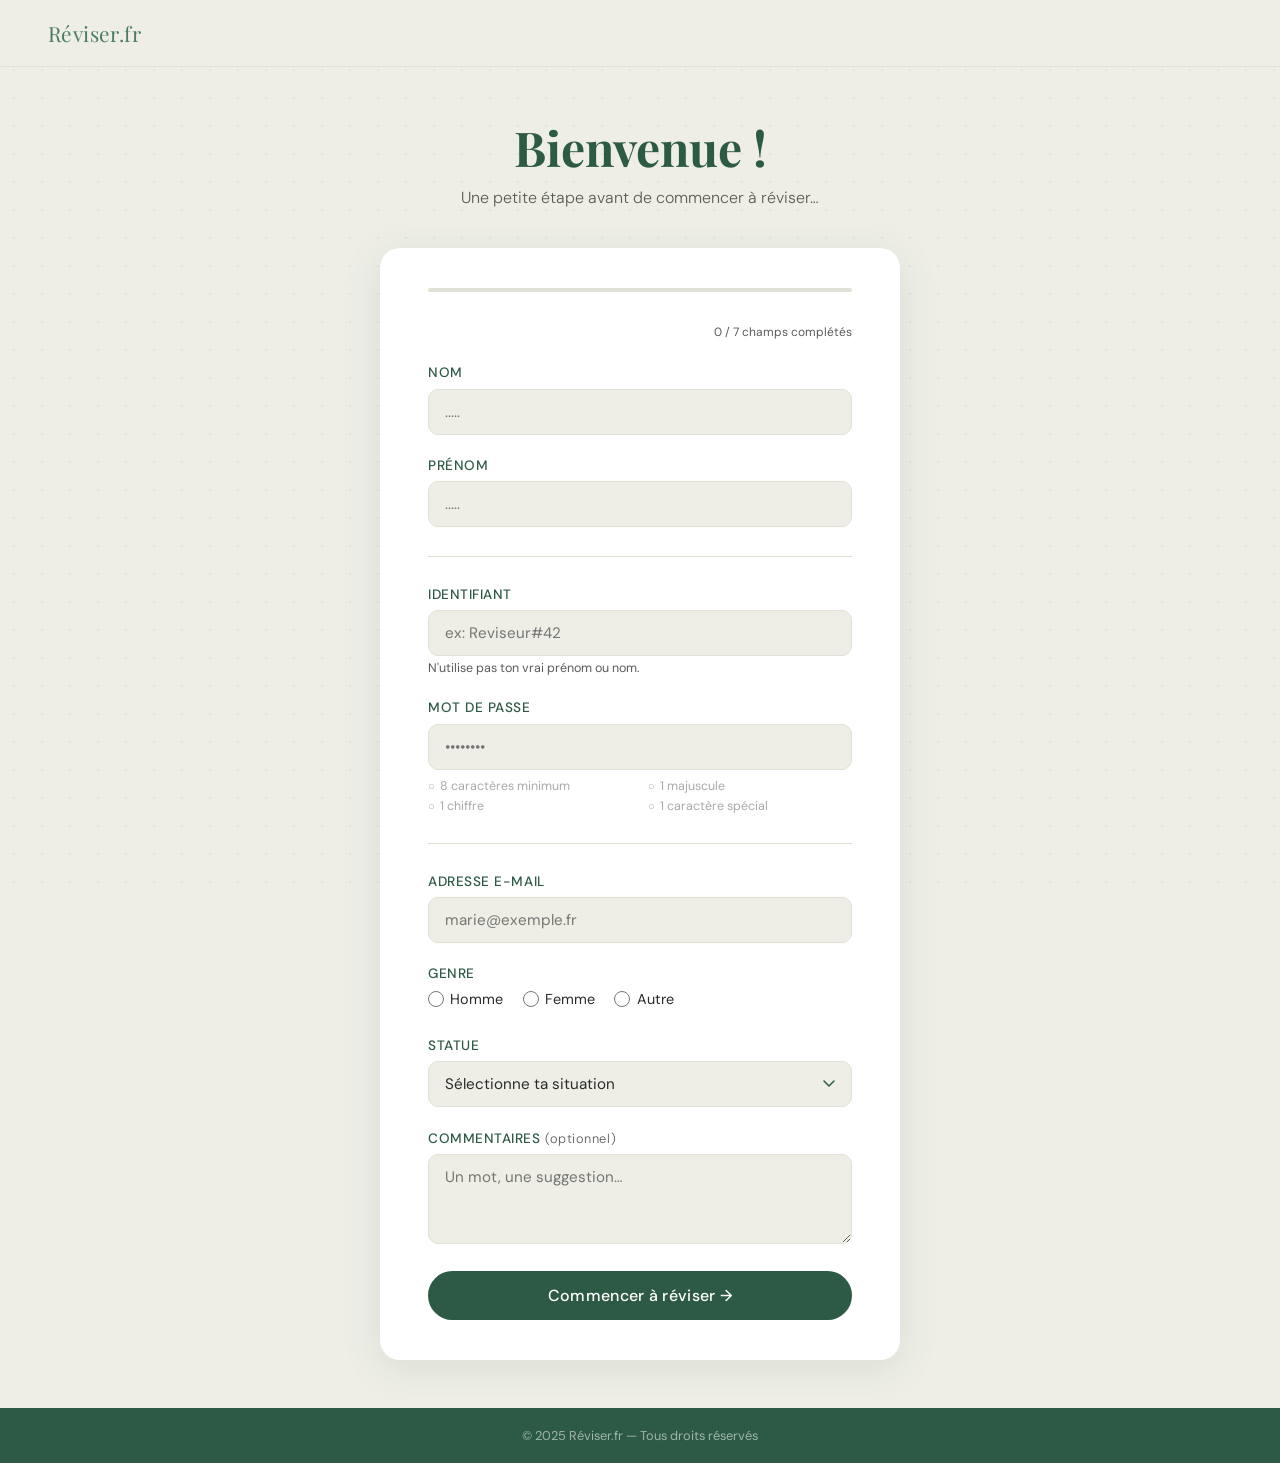
==== index.html @ 16e9e1b7 "renommage index" ====
<!DOCTYPE html>
<html lang="fr">
<head>
    <meta charset="utf-8">
    <meta name="viewport" content="width=device-width, initial-scale=1.0">
    <title>Réviser.fr — Inscription</title>
    <link rel="stylesheet" href="formulaire_css.css">
</head>
<body>

<!-- bandeau en haut+ lien ver site princiaple -->
<nav>
    <a href="page_principale.html" class="nav-logo">Réviser.fr</a>
</nav>

<!-- Site -->
<main>
    <div class="form-header">
        <h1>Bienvenue !</h1>
        <p>Une petite étape avant de commencer à réviser…</p>
    </div>

    <div class="card">

        <!-- BARRE DE PROGRESSION -->
        <div class="progress-bar-wrap">
            <div class="progress-bar-fill" id="progressFill"></div>
        </div>
        <p class="progress-label" id="progressLabel">0 / 7 champs complétés</p>

        <form id="inscriptionForm" action="page_principale.html" method="GET" novalidate>

            <!-- NOM -->
            <div class="field">
                <label for="nom">Nom</label>
                <div class="field-check" id="wrap-nom">
                    <input type="text" id="nom" name="nom" placeholder=".....">
                </div>
                <span class="error-msg" id="err-nom">Ce champ est requis.</span>
            </div>

            <!-- PRÉNOM -->
            <div class="field">
                <label for="prenom">Prénom</label>
                <div class="field-check" id="wrap-prenom">
                    <input type="text" id="prenom" name="prenom" placeholder=".....">
                </div>
                <span class="error-msg" id="err-prenom">Ce champ est requis.</span>
            </div>

            <hr class="divider">

            <!-- IDENTIFIANT -->
            <div class="field">
                <label for="identifiant">Identifiant</label>
                <div class="field-check" id="wrap-identifiant">
                    <input type="text" id="identifiant" name="Identifiant" placeholder="ex: Reviseur#42">
                </div>
                <span class="hint">N'utilise pas ton vrai prénom ou nom.</span>
                <span class="error-msg" id="err-identifiant">L'identifiant ne peut pas être ton prénom ou ton nom.</span>
            </div>

            <!-- MOT DE PASSE -->
            <div class="field">
                <label for="motdepasse">Mot de passe</label>
                <div class="field-check" id="wrap-motdepasse">
                    <input type="password" id="motdepasse" name="motdepasse" placeholder="••••••••">
                </div>
                <div class="pwd-criteria">
                    <span class="criteria-item" id="crit-len">8 caractères minimum</span>
                    <span class="criteria-item" id="crit-maj">1 majuscule</span>
                    <span class="criteria-item" id="crit-num">1 chiffre</span>
                    <span class="criteria-item" id="crit-spe">1 caractère spécial</span>
                </div>
                <span class="error-msg" id="err-mdp">Le mot de passe ne respecte pas les critères.</span>
            </div>

            <hr class="divider">

            <!-- EMAIL -->
            <div class="field">
                <label for="gmail">Adresse e-mail</label>
                <div class="field-check" id="wrap-gmail">
                    <input type="email" id="gmail" name="adressemail" placeholder="marie@exemple.fr">
                </div>
                <span class="error-msg" id="err-email">Adresse e-mail invalide (doit contenir un @).</span>
            </div>

            <!-- GENRE -->
            <div class="field" id="field-sexe">
                <label>Genre</label>
                <div class="radio-group">
                    <label class="radio-label">
                        <input type="radio" name="sexe" value="M"> Homme
                    </label>
                    <label class="radio-label">
                        <input type="radio" name="sexe" value="F"> Femme
                    </label>
                    <label class="radio-label">
                        <input type="radio" name="sexe" value="X"> Autre
                    </label>
                </div>
                <span class="error-msg" id="err-sexe">Veuillez choisir un genre.</span>
            </div>

            <!-- FONCTION -->
            <div class="field">
                <label for="fonction">Statue</label>
                <select id="fonction" name="fonction">
                    <option value="" disabled selected>Sélectionne ta situation</option>
                    <option value="Enseignant">Enseignant(e)</option>
                    <option value="seconde">Seconde</option>
                    <option value="premiere">Première</option>
                    <option value="termianale">Terminale</option>
                    <option value="Autre">Autre</option>
                </select>
                <span class="error-msg" id="err-fonction">Veuillez sélectionner une fonction.</span>
            </div>

            <!-- COMMENTAIRES -->
            <div class="field">
                <label for="commentaire">
                    Commentaires
                    <span style="font-weight:300;text-transform:none;font-size:0.8rem;color:var(--texte-doux)">(optionnel)</span>
                </label>
                <textarea id="commentaire" name="commentaire" placeholder="Un mot, une suggestion…"></textarea>
            </div>

            <!-- BANNIÈRE ERREUR GLOBALE -->
            <div id="global-error" class="global-error" style="display:none;">
                ! Certains champs sont incomplets ou incorrects. Corrige-les pour continuer !
            </div>

            <button type="submit" class="submit-btn">Commencer à réviser →</button>

        </form>
    </div>
</main>

<!-- credit -->
<footer>
    © 2025 Réviser.fr — Tous droits réservés
</footer>

<script>
// ── BARRE DE PROGRESSION ──
const TOTAL_CHAMPS = 7; // nom, prenom, identifiant, mdp, email, sexe, fonction

function updateProgress() {
    const nom      = document.getElementById('nom').value.trim();
    const prenom   = document.getElementById('prenom').value.trim();
    const ident    = document.getElementById('identifiant').value.trim();
    const mdp      = document.getElementById('motdepasse').value;
    const email    = document.getElementById('gmail').value.trim();
    const sexe     = document.querySelector('input[name="sexe"]:checked');
    const fonction = document.getElementById('fonction').value;

    const mdpOk = mdp.length >= 8
        && /[A-Z]/.test(mdp)
        && /[0-9]/.test(mdp)
        && /[_,%,#,!,@,$,&,*,.,\-,+]/.test(mdp);

    let count = 0;
    if (nom)    count++;
    if (prenom) count++;
    if (ident && ident.toLowerCase() !== nom.toLowerCase() && ident.toLowerCase() !== prenom.toLowerCase()) count++;
    if (mdpOk)  count++;
    if (email && /@/.test(email)) count++;
    if (sexe)   count++;
    if (fonction) count++;

    const pct = Math.round((count / TOTAL_CHAMPS) * 100);
    document.getElementById('progressFill').style.width = pct + '%';

    const label = document.getElementById('progressLabel');
    label.textContent = count + ' / ' + TOTAL_CHAMPS + ' champs complétés';
    label.classList.toggle('done', count === TOTAL_CHAMPS);

    // effet sur le bouton quand tout est rempli
    document.querySelector('.submit-btn').classList.toggle('ready', count === TOTAL_CHAMPS);
}

// surveille tous les champs pour la progression et mettre le code a jour
document.querySelectorAll('input, select, textarea').forEach(el => {
    el.addEventListener('input', updateProgress);
    el.addEventListener('change', updateProgress);
});

// ── COCHE vert sur les champs texte ──
function checkField(inputId, isValid) {
    const wrap = document.getElementById('wrap-' + inputId);
    if (wrap) wrap.classList.toggle('show-check', isValid);
}

document.getElementById('nom').addEventListener('blur', function () {
    checkField('nom', this.value.trim().length > 0);
});

document.getElementById('prenom').addEventListener('blur', function () {
    checkField('prenom', this.value.trim().length > 0);
});

document.getElementById('identifiant').addEventListener('blur', function () {
    const v = this.value.trim().toLowerCase();
    const n = document.getElementById('nom').value.trim().toLowerCase();
    const p = document.getElementById('prenom').value.trim().toLowerCase();
    checkField('identifiant', v.length > 0 && v !== n && v !== p);
});

document.getElementById('gmail').addEventListener('blur', function () {
    checkField('gmail', /@/.test(this.value));
});

// ── CRITÈRES MOT DE PASSE en temps réel pour mettre a jour les critere en dessous ──
const mdpInput = document.getElementById('motdepasse');

mdpInput.addEventListener('input', () => {
    const v = mdpInput.value;
    toggle('crit-len', v.length >= 8);
    toggle('crit-maj', /[A-Z]/.test(v));
    toggle('crit-num', /[0-9]/.test(v));
    toggle('crit-spe', /[_,%,#,!,@,$,&,*,.,\-,+]/.test(v));

    const pwdOk = v.length >= 8
        && /[A-Z]/.test(v)
        && /[0-9]/.test(v)
        && /[_,%,#,!,@,$,&,*,.,\-,+]/.test(v);
    checkField('motdepasse', pwdOk);
});

function toggle(id, ok) {
    document.getElementById(id).classList.toggle('ok', ok);
}

// ── VALIDATION À LA SOUMISSION ──
const form = document.getElementById('inscriptionForm');

form.addEventListener('submit', function (e) {
    let valid = true;

    const nom         = document.getElementById('nom').value.trim().toLowerCase();
    const prenom      = document.getElementById('prenom').value.trim().toLowerCase();
    const identifiant = document.getElementById('identifiant').value.trim().toLowerCase();
    const mdp         = mdpInput.value;
    const email       = document.getElementById('gmail').value.trim();
    const sexeChoisi  = document.querySelector('input[name="sexe"]:checked');
    const fonction    = document.getElementById('fonction').value;

    // Nom
    if (!nom) { showErr('nom', 'err-nom', true);  valid = false; }
    else       { showErr('nom', 'err-nom', false); }

    // Prénom
    if (!prenom) { showErr('prenom', 'err-prenom', true);  valid = false; }
    else          { showErr('prenom', 'err-prenom', false); }

    // Identifiant
    if (!identifiant || identifiant === nom || identifiant === prenom) {
        showErr('identifiant', 'err-identifiant', true);  valid = false;
    } else {
        showErr('identifiant', 'err-identifiant', false);
    }

    // Mot de passe
    const pwdOk = mdp.length >= 8
        && /[A-Z]/.test(mdp)
        && /[0-9]/.test(mdp)
        && /[_,%,#,!,@,$,&,*,.,\-,+]/.test(mdp);
    if (!pwdOk) { showErr('motdepasse', 'err-mdp', true);  valid = false; }
    else         { showErr('motdepasse', 'err-mdp', false); }

    // Email
    if (!email || !/@/.test(email)) { showErr('gmail', 'err-email', true);  valid = false; }
    else                             { showErr('gmail', 'err-email', false); }

    // Genre
    const errSexe = document.getElementById('err-sexe');
    if (!sexeChoisi) { errSexe.classList.add('visible');    valid = false; }
    else              { errSexe.classList.remove('visible'); }

    // Fonction
    const errFonction    = document.getElementById('err-fonction');
    const selectFonction = document.getElementById('fonction');
    if (!fonction) {
        errFonction.classList.add('visible');
        selectFonction.classList.add('invalid');
        valid = false;
    } else {
        errFonction.classList.remove('visible');
        selectFonction.classList.remove('invalid');
    }

    // Bannière globale
    const banner = document.getElementById('global-error');
    if (!valid) {
        e.preventDefault();
        banner.style.display   = 'block';
        banner.style.animation = 'none';
        banner.offsetHeight;                  // reflow pour relancer l'animation
        banner.style.animation = '';
        banner.scrollIntoView({ behavior: 'smooth', block: 'center' });
    } else {
        banner.style.display = 'none';
    }
});

// ── UTILITAIRE : affiche / cache une erreur sous un champ ──
function showErr(inputId, errId, show) {
    const input = document.getElementById(inputId);
    const msg   = document.getElementById(errId);
    if (show) {
        input.classList.add('invalid');
        input.classList.remove('valid');
        msg.classList.add('visible');
    } else {
        input.classList.remove('invalid');
        input.classList.add('valid');
        msg.classList.remove('visible');
    }
}

</script>

</body>
</html>
---- formulaire_css.css ----
@import url('https://fonts.googleapis.com/css2?family=Playfair+Display:wght@500;700&family=DM+Sans:wght@300;400;500&display=swap');

*, *::before, *::after {
    box-sizing: border-box;
    margin: 0;
    padding: 0;
}

:root {
    --vert-fonce: #2d5a45;
    --vert-moyen: #4a7c63;
    --vert-clair: #8fb5a0;
    --beige: #eeeee6;
    --beige-fonce: #e0e0d4;
    --blanc: #ffffff;
    --texte: #2a2a2a;
    --texte-doux: #5a5a5a;
    --rouge-erreur: #c0392b;
    --vert-ok: #27ae60;
}

body {
    background-color: var(--beige);
    font-family: 'DM Sans', sans-serif;
    color: var(--texte);
    min-height: 100vh;
    display: flex;
    flex-direction: column;
}

/* ── MOTIF DE FOND ── */
body::before {
    content: '';
    position: fixed;
    inset: 0;
    pointer-events: none;
    z-index: 0;
    background-image: radial-gradient(circle, rgba(45,90,69,0.07) 1.5px, transparent 1.5px);
    background-size: 28px 28px;
}

nav, main, footer {
    position: relative;
    z-index: 1;
}

/* ── NAVBAR ── */
nav {
    display: flex;
    justify-content: space-between;
    align-items: center;
    padding: 1.2rem 3rem;
    background: var(--beige);
    border-bottom: 1px solid var(--beige-fonce);
}

.nav-logo {
    font-family: 'Playfair Display', serif;
    font-size: 1.3rem;
    color: var(--vert-moyen);
    text-decoration: none;
    letter-spacing: 0.02em;
}

/* ── MAIN ── */
main {
    flex: 1;
    display: flex;
    flex-direction: column;
    align-items: center;
    justify-content: center;
    padding: 3rem 1.5rem;
}

.form-header {
    text-align: center;
    margin-bottom: 2.5rem;
    animation: fadeDown 0.6s ease both;
}

.form-header h1 {
    font-family: 'Playfair Display', serif;
    font-size: clamp(2rem, 5vw, 3rem);
    color: var(--vert-fonce);
    margin-bottom: 0.5rem;
}

.form-header p {
    color: var(--texte-doux);
    font-size: 1rem;
    font-weight: 300;
}

/* ── CARD ── */
.card {
    background: var(--blanc);
    border-radius: 20px;
    padding: 2.5rem 3rem;
    width: 100%;
    max-width: 520px;
    box-shadow: 0 8px 40px rgba(45, 90, 69, 0.1);
    animation: fadeUp 0.7s ease both 0.1s;
}

/* ── BARRE DE PROGRESSION ── */
.progress-bar-wrap {
    height: 4px;
    background: var(--beige-fonce);
    border-radius: 10px;
    margin-bottom: 2rem;
    overflow: hidden;
}

.progress-bar-fill {
    height: 100%;
    width: 0%;
    background: linear-gradient(90deg, var(--vert-clair), var(--vert-fonce));
    border-radius: 10px;
    transition: width 0.5s cubic-bezier(0.4, 0, 0.2, 1);
}

.progress-label {
    font-size: 0.75rem;
    color: var(--texte-doux);
    text-align: right;
    margin-top: 0.3rem;
    margin-bottom: 1.5rem;
    transition: color 0.3s;
}

.progress-label.done {
    color: var(--vert-ok);
    font-weight: 500;
}

/* ── CHAMPS ── */
.field {
    margin-bottom: 1.4rem;
}

label {
    display: block;
    font-size: 0.85rem;
    font-weight: 500;
    color: var(--vert-fonce);
    margin-bottom: 0.45rem;
    letter-spacing: 0.04em;
    text-transform: uppercase;
    transition: color 0.2s, transform 0.2s;
}

.field:focus-within label {
    color: var(--vert-moyen);
    transform: translateX(2px);
    transition: color 0.2s, transform 0.2s;
}

input[type="text"],
input[type="password"],
input[type="email"],
select,
textarea {
    width: 100%;
    padding: 0.75rem 1rem;
    border: 1.5px solid var(--beige-fonce);
    border-radius: 10px;
    font-family: 'DM Sans', sans-serif;
    font-size: 0.95rem;
    color: var(--texte);
    background: var(--beige);
    transition: border-color 0.2s, box-shadow 0.2s, background 0.2s;
    outline: none;
}

input:focus,
select:focus,
textarea:focus {
    border-color: var(--vert-moyen);
    background: var(--blanc);
    box-shadow: 0 0 0 3px rgba(74, 124, 99, 0.12);
}

input.valid {
    border-color: var(--vert-ok);
}

input.invalid,
select.invalid {
    border-color: var(--rouge-erreur);
}

.hint {
    font-size: 0.78rem;
    color: var(--texte-doux);
    margin-top: 0.35rem;
}

.error-msg {
    font-size: 0.78rem;
    color: var(--rouge-erreur);
    margin-top: 0.35rem;
    display: none;
}

.error-msg.visible {
    display: block;
}

/* ── COCHE ANIMÉE ── */
.field-check {
    position: relative;
}

.field-check::after {
    content: '✓';
    position: absolute;
    right: 1rem;
    top: 50%;
    transform: translateY(-50%) scale(0);
    color: var(--vert-ok);
    font-size: 1rem;
    font-weight: 700;
    transition: transform 0.25s cubic-bezier(0.34, 1.56, 0.64, 1);
    pointer-events: none;
}

.field-check.show-check::after {
    transform: translateY(-50%) scale(1);
}

/* ── MOT DE PASSE CRITÈRES ── */
.pwd-criteria {
    display: grid;
    grid-template-columns: 1fr 1fr;
    gap: 0.3rem 1rem;
    margin-top: 0.5rem;
}

.criteria-item {
    font-size: 0.78rem;
    color: #aaa;
    display: flex;
    align-items: center;
    gap: 0.3rem;
    transition: color 0.2s;
}

.criteria-item.ok {
    color: var(--vert-ok);
}

.criteria-item::before {
    content: '○';
    font-size: 0.7rem;
}

.criteria-item.ok::before {
    content: '●';
}

/* ── GENRE RADIO ── */
.radio-group {
    display: flex;
    gap: 1.2rem;
    margin-top: 0.2rem;
}

.radio-label {
    display: flex;
    align-items: center;
    gap: 0.4rem;
    font-size: 0.9rem;
    font-weight: 400;
    color: var(--texte);
    text-transform: none;
    letter-spacing: 0;
    cursor: pointer;
}

.radio-label input[type="radio"] {
    accent-color: var(--vert-fonce);
    width: 16px;
    height: 16px;
    cursor: pointer;
}

/* ── SELECT ── */
select {
    appearance: none;
    background-image: url("data:image/svg+xml,%3Csvg xmlns='http://www.w3.org/2000/svg' width='12' height='8' viewBox='0 0 12 8'%3E%3Cpath d='M1 1l5 5 5-5' stroke='%232d5a45' stroke-width='1.5' fill='none' stroke-linecap='round'/%3E%3C/svg%3E");
    background-repeat: no-repeat;
    background-position: right 1rem center;
    padding-right: 2.5rem;
}

textarea {
    resize: vertical;
    min-height: 90px;
}

/* ── SÉPARATEUR ── */
.divider {
    border: none;
    border-top: 1px solid var(--beige-fonce);
    margin: 1.8rem 0;
}

/* ── BOUTON ── */
.submit-btn {
    width: 100%;
    padding: 0.85rem;
    background: var(--vert-fonce);
    color: var(--blanc);
    border: none;
    border-radius: 50px;
    font-family: 'DM Sans', sans-serif;
    font-size: 1rem;
    font-weight: 500;
    cursor: pointer;
    transition: background 0.2s, transform 0.1s, box-shadow 0.2s;
    letter-spacing: 0.02em;
}

.submit-btn:hover {
    background: var(--vert-moyen);
    box-shadow: 0 4px 20px rgba(45, 90, 69, 0.25);
}

.submit-btn:active {
    transform: scale(0.98);
}

.submit-btn.ready {
    animation: pulse 2s ease-in-out infinite;
}

/* ── BANNIÈRE ERREUR GLOBALE ── */
.global-error {
    background: #fdf0ef;
    border: 1.5px solid var(--rouge-erreur);
    color: var(--rouge-erreur);
    border-radius: 10px;
    padding: 0.8rem 1rem;
    font-size: 0.88rem;
    margin-bottom: 1.2rem;
    animation: shake 0.35s ease;
}

/* ── FOOTER ── */
footer {
    background: var(--vert-fonce);
    color: rgba(255,255,255,0.55);
    text-align: center;
    padding: 1.2rem;
    font-size: 0.8rem;
}

/* ── ANIMATIONS ── */
@keyframes fadeDown {
    from { opacity: 0; transform: translateY(-18px); }
    to   { opacity: 1; transform: translateY(0); }
}

@keyframes fadeUp {
    from { opacity: 0; transform: translateY(22px); }
    to   { opacity: 1; transform: translateY(0); }
}

@keyframes shake {
    0%, 100% { transform: translateX(0); }
    25%       { transform: translateX(-6px); }
    75%       { transform: translateX(6px); }
}

@keyframes pulse {
    0%, 100% { box-shadow: 0 0 0 0 rgba(45, 90, 69, 0.4); }
    50%       { box-shadow: 0 0 0 10px rgba(45, 90, 69, 0); }
}

/* ── RESPONSIVE ── */
@media (max-width: 600px) {
    nav { padding: 1rem 1.5rem; }
    .card { padding: 2rem 1.5rem; }
    .pwd-criteria { grid-template-columns: 1fr; }
}
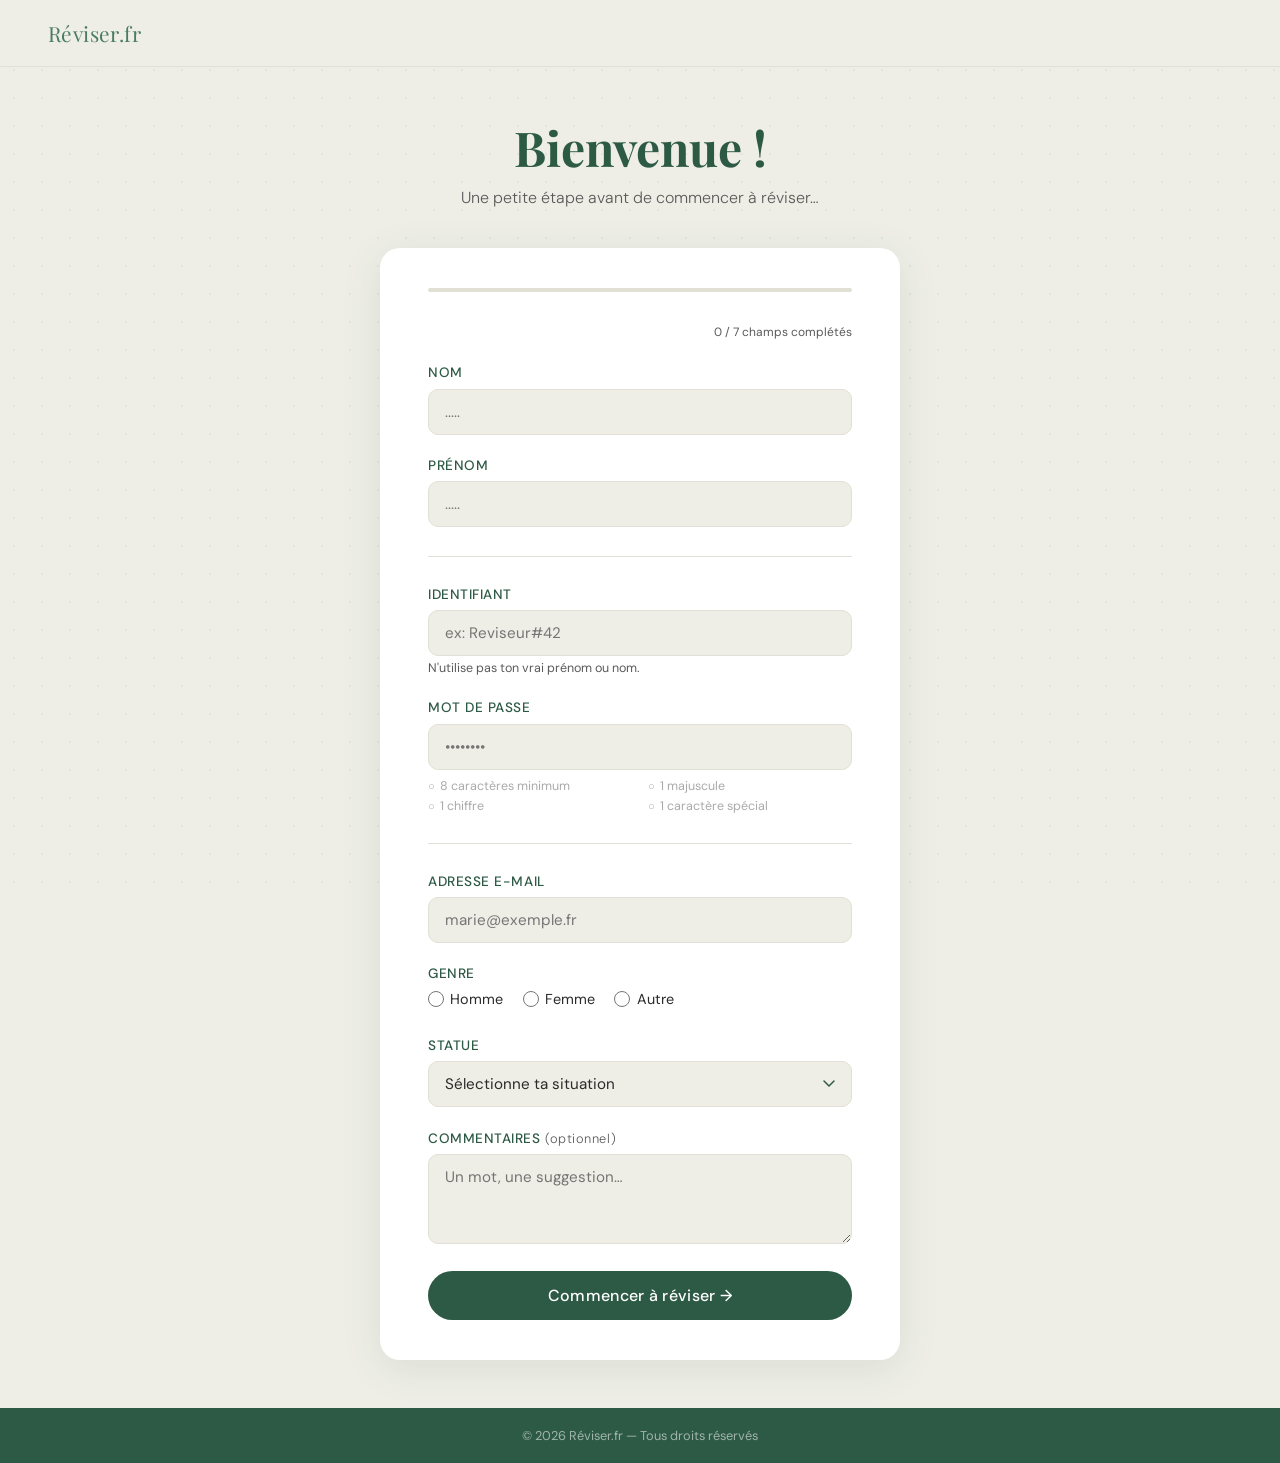
==== commit 2f28e68e: "b" ====
--- a/index.html
+++ b/index.html
@@ -10,7 +10,7 @@
 
 <!-- bandeau en haut+ lien ver site princiaple -->
 <nav>
-    <a href="page_principale.html" class="nav-logo">Réviser.fr</a>
+    <a  class="nav-logo">Réviser.fr</a>
 </nav>
 
 <!-- Site -->
@@ -139,7 +139,7 @@
 
 <!-- credit -->
 <footer>
-    © 2025 Réviser.fr — Tous droits réservés
+    © 2026 Réviser.fr — Tous droits réservés
 </footer>
 
 <script>
